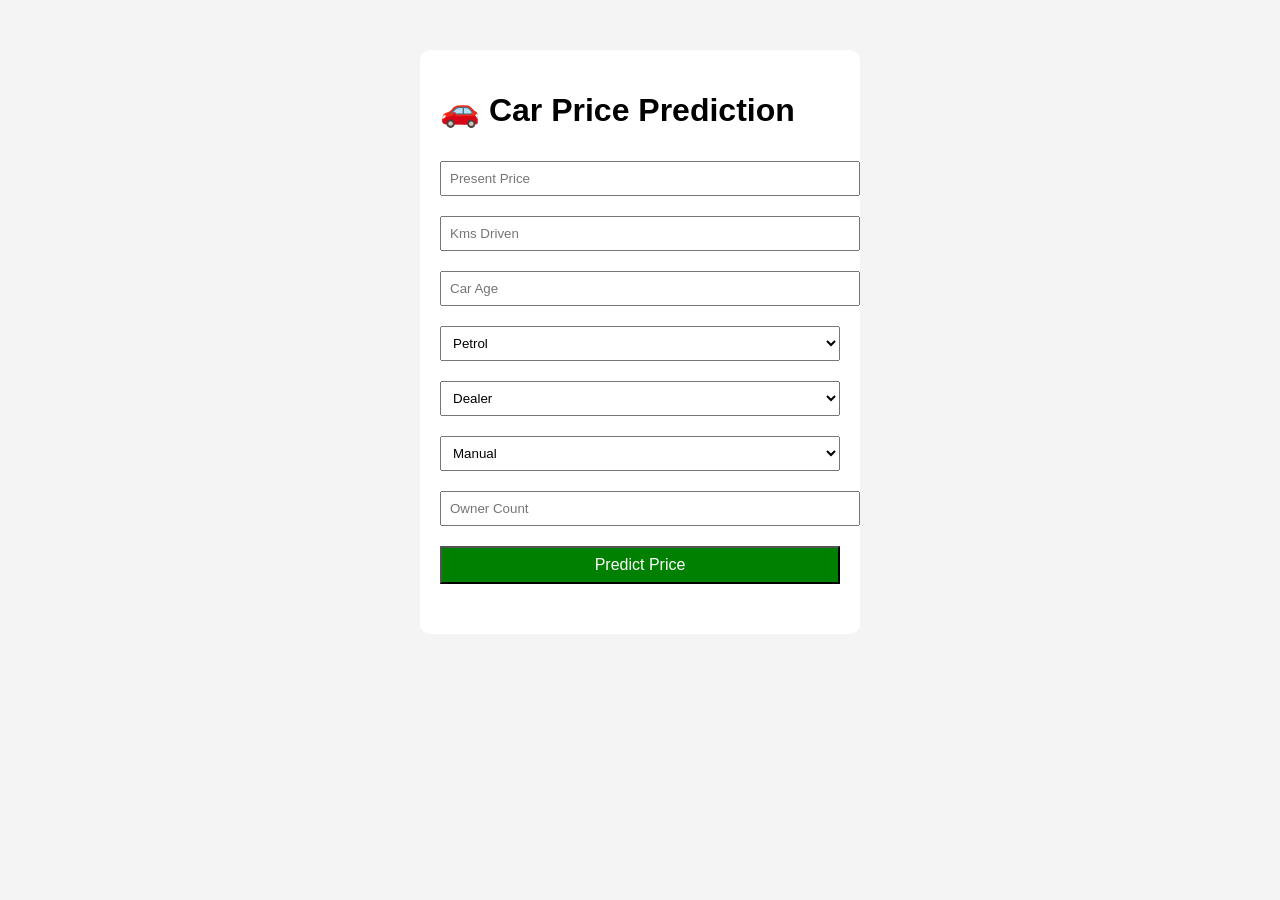
==== backend/frontend/index.html @ 17467ef9 "Serve frontend from backend and update API routes to /api" ====
<!DOCTYPE html>
<html lang="en">
<head>
    <meta charset="UTF-8">
    <title>Car Price Prediction</title>
    <link rel="stylesheet" href="style.css">
</head>
<body>

<div class="container">
    <h1>🚗 Car Price Prediction</h1>

    <input type="number" id="present_price" placeholder="Present Price">
    <input type="number" id="kms_driven" placeholder="Kms Driven">
    <input type="number" id="car_age" placeholder="Car Age">

    <select id="fuel_type">
        <option>Petrol</option>
        <option>Diesel</option>
        <option>CNG</option>
    </select>

    <select id="seller_type">
        <option>Dealer</option>
        <option>Individual</option>
    </select>

    <select id="transmission">
        <option>Manual</option>
        <option>Automatic</option>
    </select>

    <input type="number" id="owner" placeholder="Owner Count">

    <button onclick="predictPrice()">Predict Price</button>

    <h2 id="result"></h2>
</div>

<script src="script.js"></script>
</body>
</html>
---- backend/frontend/style.css ----
body {
    font-family: Arial;
    background: #f4f4f4;
}

.container {
    width: 400px;
    margin: auto;
    background: white;
    padding: 20px;
    margin-top: 50px;
    border-radius: 10px;
}

input, select, button {
    width: 100%;
    margin: 10px 0;
    padding: 8px;
}

button {
    background: green;
    color: white;
    font-size: 16px;
    cursor: pointer;
}
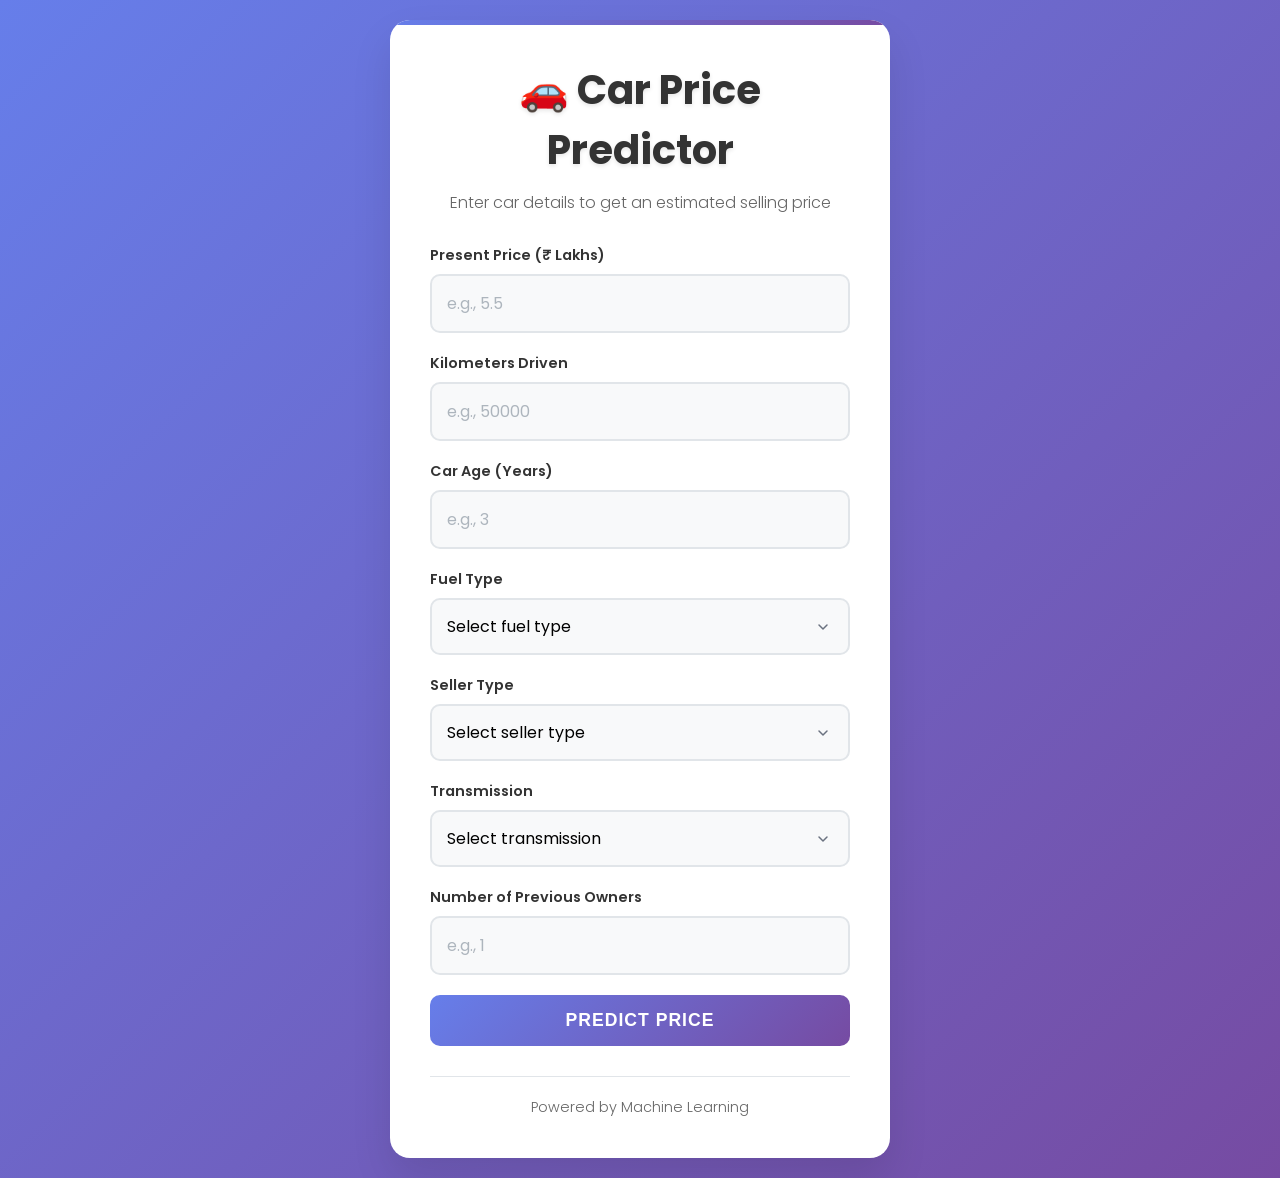
==== commit f9eb4043: "Improve UI/UX with modern design, responsive layout, and better form handling" ====
--- a/backend/frontend/index.html
+++ b/backend/frontend/index.html
@@ -2,41 +2,82 @@
 <html lang="en">
 <head>
     <meta charset="UTF-8">
+    <meta name="viewport" content="width=device-width, initial-scale=1.0">
     <title>Car Price Prediction</title>
     <link rel="stylesheet" href="style.css">
+    <link href="https://fonts.googleapis.com/css2?family=Poppins:wght@300;400;600;700&display=swap" rel="stylesheet">
 </head>
 <body>
+    <div class="container">
+        <header>
+            <h1>🚗 Car Price Predictor</h1>
+            <p>Enter car details to get an estimated selling price</p>
+        </header>
 
-<div class="container">
-    <h1>🚗 Car Price Prediction</h1>
+        <form id="prediction-form">
+            <div class="form-group">
+                <label for="present_price">Present Price (₹ Lakhs)</label>
+                <input type="number" id="present_price" placeholder="e.g., 5.5" step="0.01" required>
+            </div>
 
-    <input type="number" id="present_price" placeholder="Present Price">
-    <input type="number" id="kms_driven" placeholder="Kms Driven">
-    <input type="number" id="car_age" placeholder="Car Age">
+            <div class="form-group">
+                <label for="kms_driven">Kilometers Driven</label>
+                <input type="number" id="kms_driven" placeholder="e.g., 50000" required>
+            </div>
 
-    <select id="fuel_type">
-        <option>Petrol</option>
-        <option>Diesel</option>
-        <option>CNG</option>
-    </select>
+            <div class="form-group">
+                <label for="car_age">Car Age (Years)</label>
+                <input type="number" id="car_age" placeholder="e.g., 3" required>
+            </div>
 
-    <select id="seller_type">
-        <option>Dealer</option>
-        <option>Individual</option>
-    </select>
+            <div class="form-group">
+                <label for="fuel_type">Fuel Type</label>
+                <select id="fuel_type" required>
+                    <option value="" disabled selected>Select fuel type</option>
+                    <option>Petrol</option>
+                    <option>Diesel</option>
+                    <option>CNG</option>
+                </select>
+            </div>
 
-    <select id="transmission">
-        <option>Manual</option>
-        <option>Automatic</option>
-    </select>
+            <div class="form-group">
+                <label for="seller_type">Seller Type</label>
+                <select id="seller_type" required>
+                    <option value="" disabled selected>Select seller type</option>
+                    <option>Dealer</option>
+                    <option>Individual</option>
+                </select>
+            </div>
 
-    <input type="number" id="owner" placeholder="Owner Count">
+            <div class="form-group">
+                <label for="transmission">Transmission</label>
+                <select id="transmission" required>
+                    <option value="" disabled selected>Select transmission</option>
+                    <option>Manual</option>
+                    <option>Automatic</option>
+                </select>
+            </div>
 
-    <button onclick="predictPrice()">Predict Price</button>
+            <div class="form-group">
+                <label for="owner">Number of Previous Owners</label>
+                <input type="number" id="owner" placeholder="e.g., 1" min="0" required>
+            </div>
 
-    <h2 id="result"></h2>
-</div>
+            <button type="submit" id="predict-btn">Predict Price</button>
+        </form>
 
-<script src="script.js"></script>
+        <div id="result" class="result hidden">
+            <h2>Predicted Price</h2>
+            <div class="price-display">
+                <span id="price-value"></span>
+            </div>
+        </div>
+
+        <footer>
+            <p>Powered by Machine Learning</p>
+        </footer>
+    </div>
+
+    <script src="script.js"></script>
 </body>
 </html>
--- a/backend/frontend/style.css
+++ b/backend/frontend/style.css
@@ -1,26 +1,228 @@
+/* Reset and Base Styles */
+* {
+    margin: 0;
+    padding: 0;
+    box-sizing: border-box;
+}
+
 body {
-    font-family: Arial;
-    background: #f4f4f4;
+    font-family: 'Poppins', sans-serif;
+    background: linear-gradient(135deg, #667eea 0%, #764ba2 100%);
+    min-height: 100vh;
+    display: flex;
+    align-items: center;
+    justify-content: center;
+    padding: 20px;
+    color: #333;
 }
 
 .container {
-    width: 400px;
+    background: white;
+    border-radius: 20px;
+    box-shadow: 0 20px 40px rgba(0, 0, 0, 0.1);
+    padding: 40px;
+    max-width: 500px;
+    width: 100%;
+    position: relative;
+    overflow: hidden;
+}
+
+.container::before {
+    content: '';
+    position: absolute;
+    top: 0;
+    left: 0;
+    right: 0;
+    height: 5px;
+    background: linear-gradient(90deg, #667eea, #764ba2);
+}
+
+/* Header */
+header {
+    text-align: center;
+    margin-bottom: 30px;
+}
+
+header h1 {
+    font-size: 2.5rem;
+    font-weight: 700;
+    color: #333;
+    margin-bottom: 10px;
+    text-shadow: 0 2px 4px rgba(0, 0, 0, 0.1);
+}
+
+header p {
+    color: #666;
+    font-size: 1rem;
+    font-weight: 300;
+}
+
+/* Form Styles */
+#prediction-form {
+    margin-bottom: 30px;
+}
+
+.form-group {
+    margin-bottom: 20px;
+}
+
+label {
+    display: block;
+    margin-bottom: 8px;
+    font-weight: 600;
+    color: #333;
+    font-size: 0.9rem;
+}
+
+input, select {
+    width: 100%;
+    padding: 15px;
+    border: 2px solid #e1e5e9;
+    border-radius: 10px;
+    font-size: 1rem;
+    font-family: inherit;
+    transition: all 0.3s ease;
+    background: #f8f9fa;
+}
+
+input:focus, select:focus {
+    outline: none;
+    border-color: #667eea;
+    background: white;
+    box-shadow: 0 0 0 3px rgba(102, 126, 234, 0.1);
+}
+
+input::placeholder {
+    color: #adb5bd;
+}
+
+select {
+    cursor: pointer;
+    appearance: none;
+    background-image: url("data:image/svg+xml,%3csvg xmlns='http://www.w3.org/2000/svg' fill='none' viewBox='0 0 20 20'%3e%3cpath stroke='%236b7280' stroke-linecap='round' stroke-linejoin='round' stroke-width='1.5' d='m6 8 4 4 4-4'/%3e%3c/svg%3e");
+    background-position: right 15px center;
+    background-repeat: no-repeat;
+    background-size: 20px;
+    padding-right: 45px;
+}
+
+/* Button */
+button[type="submit"] {
+    width: 100%;
+    padding: 15px;
+    background: linear-gradient(135deg, #667eea 0%, #764ba2 100%);
+    color: white;
+    border: none;
+    border-radius: 10px;
+    font-size: 1.1rem;
+    font-weight: 600;
+    cursor: pointer;
+    transition: all 0.3s ease;
+    text-transform: uppercase;
+    letter-spacing: 1px;
+    position: relative;
+    overflow: hidden;
+}
+
+button[type="submit"]:hover {
+    transform: translateY(-2px);
+    box-shadow: 0 10px 20px rgba(102, 126, 234, 0.3);
+}
+
+button[type="submit"]:active {
+    transform: translateY(0);
+}
+
+button[type="submit"]:disabled {
+    opacity: 0.7;
+    cursor: not-allowed;
+    transform: none;
+}
+
+/* Result */
+.result {
+    text-align: center;
+    padding: 20px;
+    background: linear-gradient(135deg, #f093fb 0%, #f5576c 100%);
+    border-radius: 15px;
+    color: white;
+    margin-bottom: 20px;
+}
+
+.result.hidden {
+    display: none;
+}
+
+.result h2 {
+    font-size: 1.5rem;
+    margin-bottom: 15px;
+    font-weight: 600;
+}
+
+.price-display {
+    font-size: 2.5rem;
+    font-weight: 700;
+    text-shadow: 0 2px 4px rgba(0, 0, 0, 0.2);
+}
+
+.price-display span {
+    display: block;
+}
+
+/* Footer */
+footer {
+    text-align: center;
+    margin-top: 20px;
+    padding-top: 20px;
+    border-top: 1px solid #e1e5e9;
+}
+
+footer p {
+    color: #666;
+    font-size: 0.9rem;
+    font-weight: 300;
+}
+
+/* Responsive Design */
+@media (max-width: 600px) {
+    .container {
+        padding: 30px 20px;
+        margin: 10px;
+    }
+
+    header h1 {
+        font-size: 2rem;
+    }
+
+    input, select, button[type="submit"] {
+        padding: 12px;
+    }
+
+    .price-display {
+        font-size: 2rem;
+    }
+}
+
+/* Loading Animation */
+.loading {
+    position: relative;
+}
+
+.loading::after {
+    content: '';
+    position: absolute;
+    width: 20px;
+    height: 20px;
     margin: auto;
-    background: white;
-    padding: 20px;
-    margin-top: 50px;
-    border-radius: 10px;
-}
-
-input, select, button {
-    width: 100%;
-    margin: 10px 0;
-    padding: 8px;
-}
-
-button {
-    background: green;
-    color: white;
-    font-size: 16px;
-    cursor: pointer;
+    border: 2px solid #ffffff;
+    border-top: 2px solid transparent;
+    border-radius: 50%;
+    animation: spin 1s linear infinite;
+    right: 15px;
+    top: 15px;
+}
+
+@keyframes spin {
+    0% { transform: rotate(0deg); }
+    100% { transform: rotate(360deg); }
 }
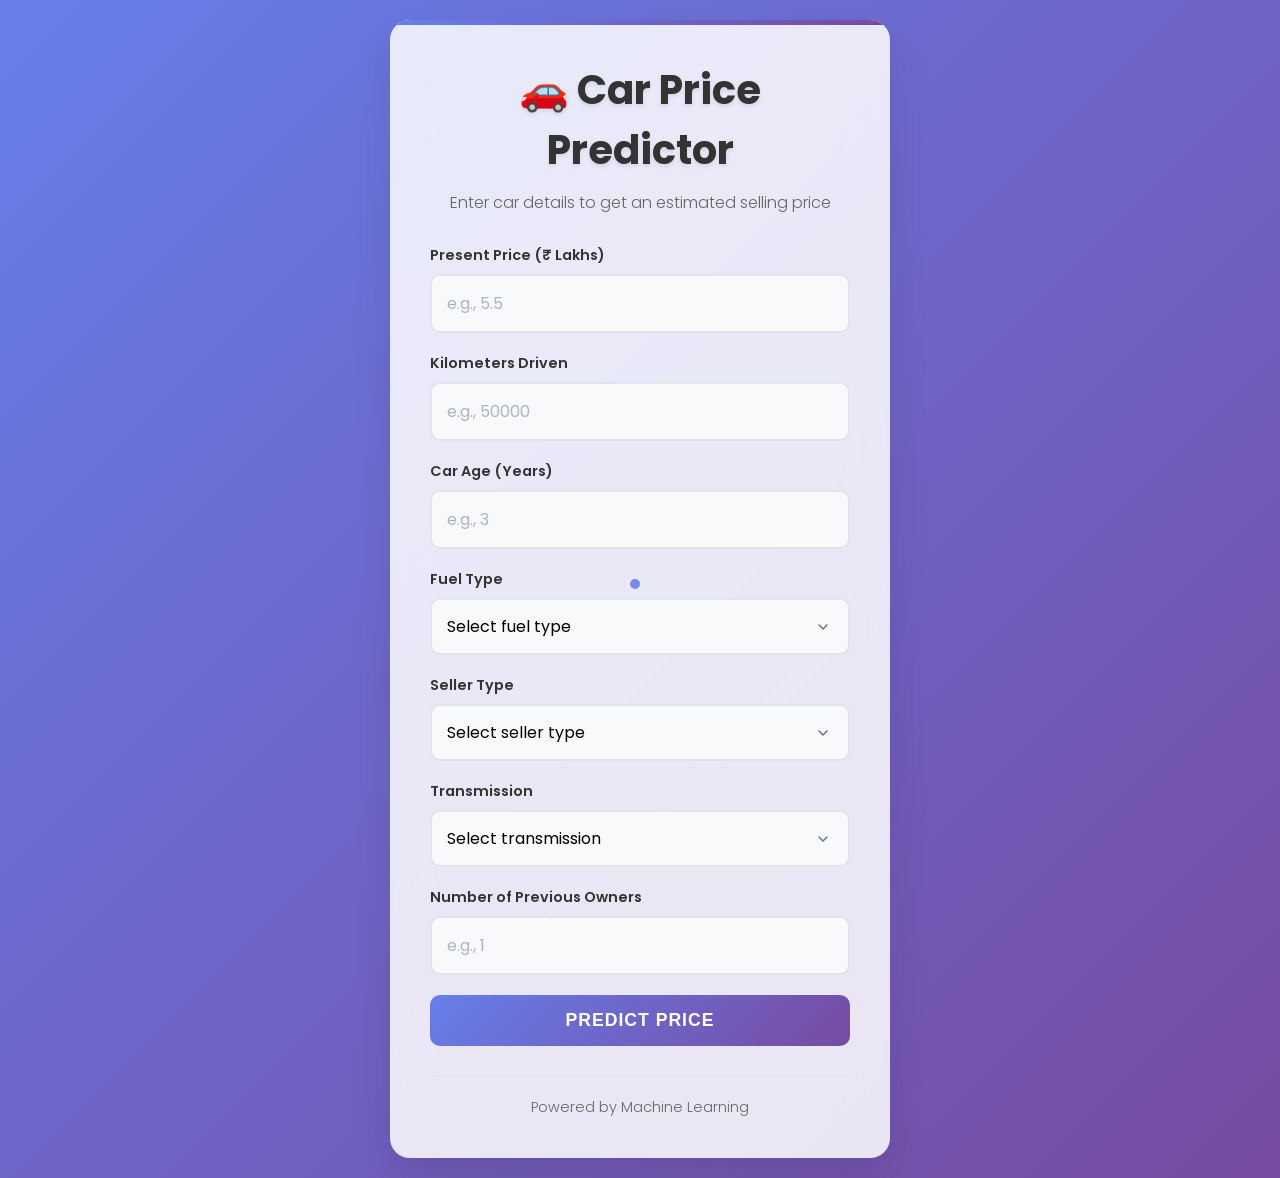
==== commit e7f16605: "Your commit message" ====
--- a/backend/frontend/index.html
+++ b/backend/frontend/index.html
@@ -77,6 +77,8 @@
             <p>Powered by Machine Learning</p>
         </footer>
     </div>
+    <div class="cursor"></div>
+    <div class="cursor-follower"></div>
 
     <script src="script.js"></script>
 </body>
--- a/backend/frontend/style.css
+++ b/backend/frontend/style.css
@@ -14,6 +14,12 @@
     justify-content: center;
     padding: 20px;
     color: #333;
+    animation: backgroundShift 10s ease-in-out infinite alternate;
+}
+
+@keyframes backgroundShift {
+    0% { background-position: 0% 50%; }
+    100% { background-position: 100% 50%; }
 }
 
 .container {
@@ -25,6 +31,18 @@
     width: 100%;
     position: relative;
     overflow: hidden;
+    animation: slideUp 0.8s ease-out;
+}
+
+@keyframes slideUp {
+    from {
+        opacity: 0;
+        transform: translateY(50px);
+    }
+    to {
+        opacity: 1;
+        transform: translateY(0);
+    }
 }
 
 .container::before {
@@ -35,12 +53,30 @@
     right: 0;
     height: 5px;
     background: linear-gradient(90deg, #667eea, #764ba2);
+    animation: shimmer 2s ease-in-out infinite;
+}
+
+@keyframes shimmer {
+    0% { transform: translateX(-100%); }
+    100% { transform: translateX(100%); }
 }
 
 /* Header */
 header {
     text-align: center;
     margin-bottom: 30px;
+    animation: fadeInUp 0.8s ease-out 0.2s both;
+}
+
+@keyframes fadeInUp {
+    from {
+        opacity: 0;
+        transform: translateY(30px);
+    }
+    to {
+        opacity: 1;
+        transform: translateY(0);
+    }
 }
 
 header h1 {
@@ -49,12 +85,37 @@
     color: #333;
     margin-bottom: 10px;
     text-shadow: 0 2px 4px rgba(0, 0, 0, 0.1);
+    animation: bounceIn 1s ease-out 0.5s both;
+}
+
+@keyframes bounceIn {
+    0% {
+        opacity: 0;
+        transform: scale(0.3);
+    }
+    50% {
+        opacity: 1;
+        transform: scale(1.05);
+    }
+    70% {
+        transform: scale(0.9);
+    }
+    100% {
+        opacity: 1;
+        transform: scale(1);
+    }
 }
 
 header p {
     color: #666;
     font-size: 1rem;
     font-weight: 300;
+    animation: fadeIn 1s ease-out 0.7s both;
+}
+
+@keyframes fadeIn {
+    from { opacity: 0; }
+    to { opacity: 1; }
 }
 
 /* Form Styles */
@@ -64,6 +125,26 @@
 
 .form-group {
     margin-bottom: 20px;
+    animation: slideInLeft 0.6s ease-out both;
+}
+
+.form-group:nth-child(1) { animation-delay: 0.8s; }
+.form-group:nth-child(2) { animation-delay: 0.9s; }
+.form-group:nth-child(3) { animation-delay: 1.0s; }
+.form-group:nth-child(4) { animation-delay: 1.1s; }
+.form-group:nth-child(5) { animation-delay: 1.2s; }
+.form-group:nth-child(6) { animation-delay: 1.3s; }
+.form-group:nth-child(7) { animation-delay: 1.4s; }
+
+@keyframes slideInLeft {
+    from {
+        opacity: 0;
+        transform: translateX(-50px);
+    }
+    to {
+        opacity: 1;
+        transform: translateX(0);
+    }
 }
 
 label {
@@ -122,11 +203,25 @@
     letter-spacing: 1px;
     position: relative;
     overflow: hidden;
+    animation: pulse 2s infinite;
+}
+
+@keyframes pulse {
+    0% {
+        box-shadow: 0 0 0 0 rgba(102, 126, 234, 0.4);
+    }
+    70% {
+        box-shadow: 0 0 0 10px rgba(102, 126, 234, 0);
+    }
+    100% {
+        box-shadow: 0 0 0 0 rgba(102, 126, 234, 0);
+    }
 }
 
 button[type="submit"]:hover {
     transform: translateY(-2px);
     box-shadow: 0 10px 20px rgba(102, 126, 234, 0.3);
+    animation: none;
 }
 
 button[type="submit"]:active {
@@ -137,6 +232,7 @@
     opacity: 0.7;
     cursor: not-allowed;
     transform: none;
+    animation: none;
 }
 
 /* Result */
@@ -147,6 +243,18 @@
     border-radius: 15px;
     color: white;
     margin-bottom: 20px;
+    animation: slideDown 0.5s ease-out;
+}
+
+@keyframes slideDown {
+    from {
+        opacity: 0;
+        transform: translateY(-20px) scale(0.9);
+    }
+    to {
+        opacity: 1;
+        transform: translateY(0) scale(1);
+    }
 }
 
 .result.hidden {
@@ -157,12 +265,36 @@
     font-size: 1.5rem;
     margin-bottom: 15px;
     font-weight: 600;
+    animation: fadeInScale 0.5s ease-out 0.2s both;
+}
+
+@keyframes fadeInScale {
+    from {
+        opacity: 0;
+        transform: scale(0.8);
+    }
+    to {
+        opacity: 1;
+        transform: scale(1);
+    }
 }
 
 .price-display {
     font-size: 2.5rem;
     font-weight: 700;
     text-shadow: 0 2px 4px rgba(0, 0, 0, 0.2);
+    animation: numberCount 1s ease-out 0.4s both;
+}
+
+@keyframes numberCount {
+    from {
+        opacity: 0;
+        transform: translateY(20px);
+    }
+    to {
+        opacity: 1;
+        transform: translateY(0);
+    }
 }
 
 .price-display span {
@@ -175,6 +307,7 @@
     margin-top: 20px;
     padding-top: 20px;
     border-top: 1px solid #e1e5e9;
+    animation: fadeInUp 0.8s ease-out 1.8s both;
 }
 
 footer p {
@@ -225,4 +358,98 @@
 @keyframes spin {
     0% { transform: rotate(0deg); }
     100% { transform: rotate(360deg); }
-}+}
+/* ================================
+   ADVANCED CURSOR ANIMATION
+================================ */
+
+.cursor {
+    width: 10px;
+    height: 10px;
+    background: rgba(102, 126, 234, 0.9);
+    border-radius: 50%;
+    position: fixed;
+    pointer-events: none;
+    z-index: 9999;
+    transform: translate(-50%, -50%);
+}
+
+.cursor-follower {
+    width: 35px;
+    height: 35px;
+    border: 2px solid rgba(102, 126, 234, 0.4);
+    border-radius: 50%;
+    position: fixed;
+    pointer-events: none;
+    z-index: 9998;
+    transform: translate(-50%, -50%);
+    transition: all 0.15s ease-out;
+}
+
+/* Hover effects */
+input:hover ~ .cursor,
+select:hover ~ .cursor,
+button:hover ~ .cursor {
+    transform: scale(1.5);
+}
+
+/* ================================
+   GLASSMORPHISM UPGRADE
+================================ */
+
+.container {
+    backdrop-filter: blur(20px);
+    background: rgba(255, 255, 255, 0.85);
+}
+
+/* ================================
+   INPUT MICRO INTERACTIONS
+================================ */
+
+input, select {
+    position: relative;
+}
+
+input:hover, select:hover {
+    transform: translateY(-1px);
+    box-shadow: 0 10px 25px rgba(102, 126, 234, 0.15);
+}
+
+/* ================================
+   MAGNETIC BUTTON EFFECT
+================================ */
+
+button[type="submit"] {
+    will-change: transform;
+}
+
+button[type="submit"]:hover {
+    transform: scale(1.03);
+}
+
+/* ================================
+   RESULT GLOW EFFECT
+================================ */
+
+.result {
+    box-shadow: 0 0 40px rgba(245, 87, 108, 0.6);
+}
+
+/* ================================
+   SMOOTH SCROLL + TEXT
+================================ */
+
+html {
+    scroll-behavior: smooth;
+}
+
+/* ================================
+   REDUCE MOTION FOR ACCESSIBILITY
+================================ */
+
+@media (prefers-reduced-motion: reduce) {
+    * {
+        animation: none !important;
+        transition: none !important;
+    }
+}
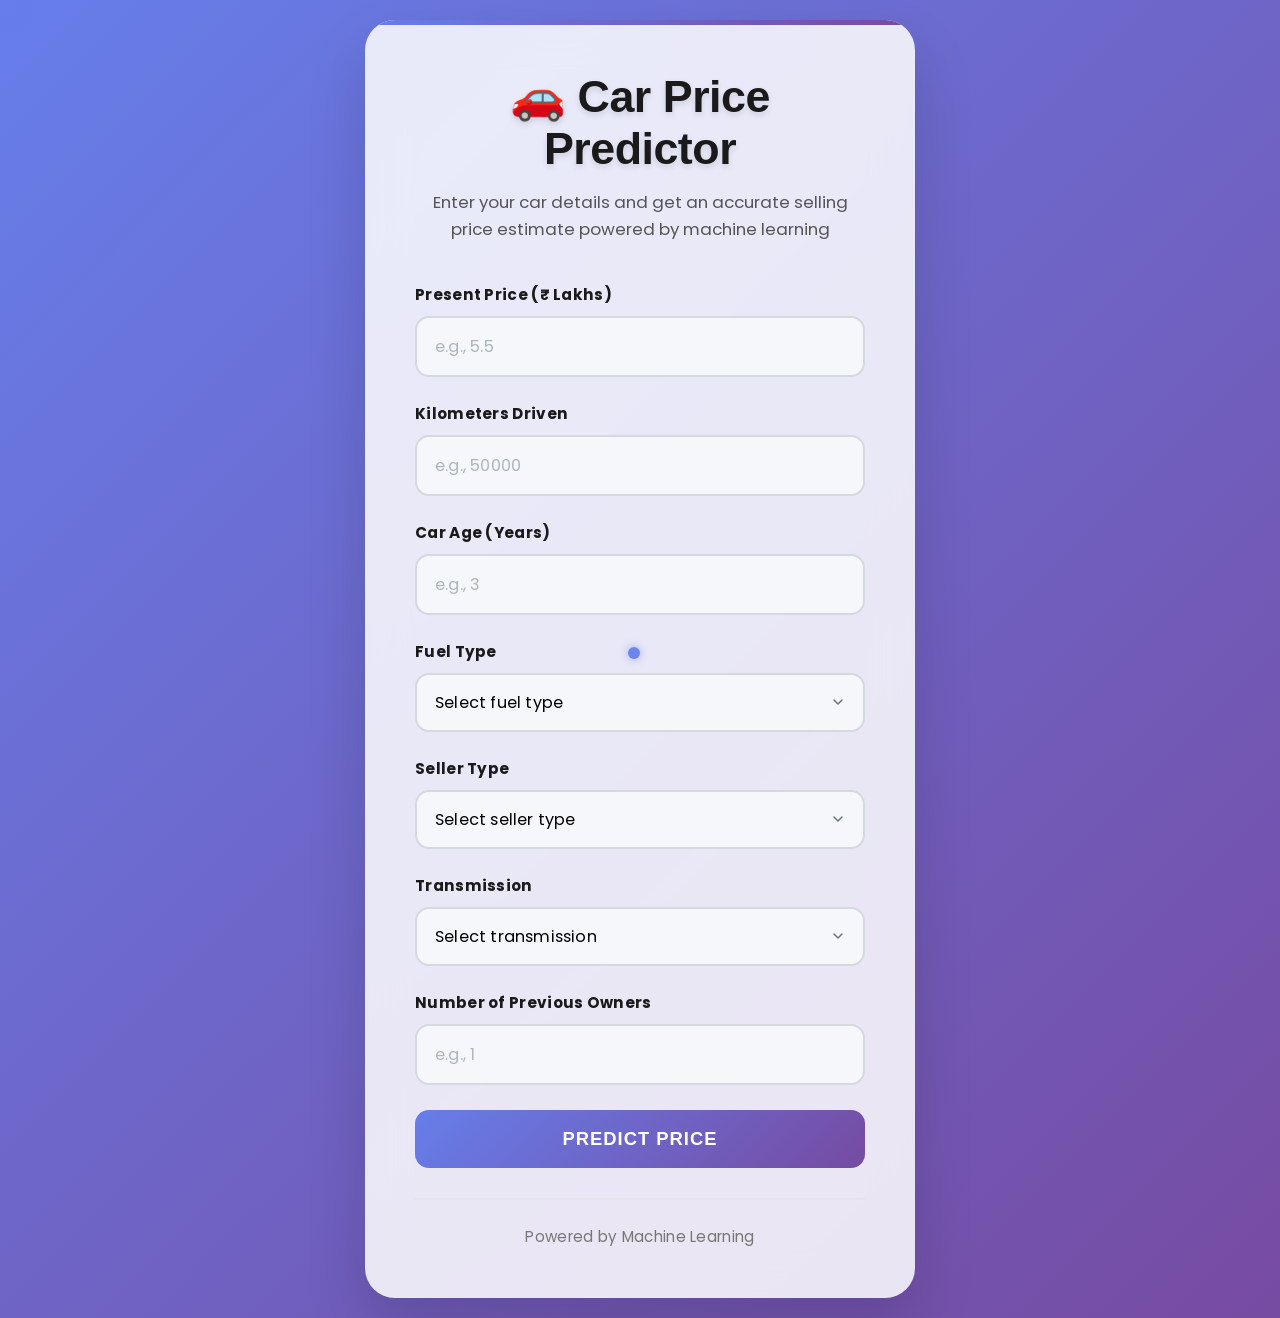
==== commit 03e555af: "UI/UX Enhancement: Improved pixel spacing, padding, and visual design - Increased container padding " ====
--- a/backend/frontend/index.html
+++ b/backend/frontend/index.html
@@ -11,7 +11,7 @@
     <div class="container">
         <header>
             <h1>🚗 Car Price Predictor</h1>
-            <p>Enter car details to get an estimated selling price</p>
+            <p>Enter your car details and get an accurate selling price estimate powered by machine learning</p>
         </header>
 
         <form id="prediction-form">
--- a/backend/frontend/style.css
+++ b/backend/frontend/style.css
@@ -24,10 +24,10 @@
 
 .container {
     background: white;
-    border-radius: 20px;
-    box-shadow: 0 20px 40px rgba(0, 0, 0, 0.1);
-    padding: 40px;
-    max-width: 500px;
+    border-radius: 30px;
+    box-shadow: 0 30px 60px rgba(0, 0, 0, 0.15);
+    padding: 50px;
+    max-width: 550px;
     width: 100%;
     position: relative;
     overflow: hidden;
@@ -64,7 +64,7 @@
 /* Header */
 header {
     text-align: center;
-    margin-bottom: 30px;
+    margin-bottom: 40px;
     animation: fadeInUp 0.8s ease-out 0.2s both;
 }
 
@@ -80,12 +80,13 @@
 }
 
 header h1 {
-    font-size: 2.5rem;
-    font-weight: 700;
-    color: #333;
-    margin-bottom: 10px;
-    text-shadow: 0 2px 4px rgba(0, 0, 0, 0.1);
+    font-size: 2.8rem;
+    font-weight: 800;
+    color: #1a1a1a;
+    margin-bottom: 15px;
+    text-shadow: 0 3px 6px rgba(0, 0, 0, 0.12);
     animation: bounceIn 1s ease-out 0.5s both;
+    letter-spacing: -0.5px;
 }
 
 @keyframes bounceIn {
@@ -107,9 +108,10 @@
 }
 
 header p {
-    color: #666;
-    font-size: 1rem;
-    font-weight: 300;
+    color: #555;
+    font-size: 1.05rem;
+    font-weight: 400;
+    line-height: 1.6;
     animation: fadeIn 1s ease-out 0.7s both;
 }
 
@@ -124,7 +126,7 @@
 }
 
 .form-group {
-    margin-bottom: 20px;
+    margin-bottom: 25px;
     animation: slideInLeft 0.6s ease-out both;
 }
 
@@ -149,28 +151,31 @@
 
 label {
     display: block;
-    margin-bottom: 8px;
-    font-weight: 600;
-    color: #333;
-    font-size: 0.9rem;
+    margin-bottom: 10px;
+    font-weight: 700;
+    color: #1a1a1a;
+    font-size: 0.95rem;
+    letter-spacing: 0.3px;
 }
 
 input, select {
     width: 100%;
-    padding: 15px;
-    border: 2px solid #e1e5e9;
-    border-radius: 10px;
-    font-size: 1rem;
+    padding: 16px 18px;
+    border: 2px solid #d4d9e0;
+    border-radius: 14px;
+    font-size: 1.01rem;
     font-family: inherit;
     transition: all 0.3s ease;
-    background: #f8f9fa;
+    background: #f5f7fa;
+    letter-spacing: 0.2px;
 }
 
 input:focus, select:focus {
     outline: none;
     border-color: #667eea;
     background: white;
-    box-shadow: 0 0 0 3px rgba(102, 126, 234, 0.1);
+    box-shadow: 0 0 0 4px rgba(102, 126, 234, 0.15);
+    transform: translateY(-2px);
 }
 
 input::placeholder {
@@ -190,13 +195,13 @@
 /* Button */
 button[type="submit"] {
     width: 100%;
-    padding: 15px;
+    padding: 18px 24px;
     background: linear-gradient(135deg, #667eea 0%, #764ba2 100%);
     color: white;
     border: none;
-    border-radius: 10px;
-    font-size: 1.1rem;
-    font-weight: 600;
+    border-radius: 14px;
+    font-size: 1.15rem;
+    font-weight: 700;
     cursor: pointer;
     transition: all 0.3s ease;
     text-transform: uppercase;
@@ -238,11 +243,11 @@
 /* Result */
 .result {
     text-align: center;
-    padding: 20px;
+    padding: 35px 30px;
     background: linear-gradient(135deg, #f093fb 0%, #f5576c 100%);
-    border-radius: 15px;
+    border-radius: 20px;
     color: white;
-    margin-bottom: 20px;
+    margin-bottom: 25px;
     animation: slideDown 0.5s ease-out;
 }
 
@@ -262,10 +267,11 @@
 }
 
 .result h2 {
-    font-size: 1.5rem;
-    margin-bottom: 15px;
-    font-weight: 600;
+    font-size: 1.6rem;
+    margin-bottom: 20px;
+    font-weight: 700;
     animation: fadeInScale 0.5s ease-out 0.2s both;
+    letter-spacing: 0.5px;
 }
 
 @keyframes fadeInScale {
@@ -280,10 +286,11 @@
 }
 
 .price-display {
-    font-size: 2.5rem;
-    font-weight: 700;
-    text-shadow: 0 2px 4px rgba(0, 0, 0, 0.2);
+    font-size: 3rem;
+    font-weight: 800;
+    text-shadow: 0 3px 8px rgba(0, 0, 0, 0.25);
     animation: numberCount 1s ease-out 0.4s both;
+    letter-spacing: 1px;
 }
 
 @keyframes numberCount {
@@ -304,35 +311,39 @@
 /* Footer */
 footer {
     text-align: center;
-    margin-top: 20px;
-    padding-top: 20px;
-    border-top: 1px solid #e1e5e9;
+    margin-top: 30px;
+    padding-top: 25px;
+    border-top: 2px solid #e1e5e9;
     animation: fadeInUp 0.8s ease-out 1.8s both;
 }
 
 footer p {
-    color: #666;
-    font-size: 0.9rem;
-    font-weight: 300;
+    color: #777;
+    font-size: 0.95rem;
+    font-weight: 400;
+    letter-spacing: 0.3px;
 }
 
 /* Responsive Design */
 @media (max-width: 600px) {
     .container {
-        padding: 30px 20px;
-        margin: 10px;
+        padding: 40px 25px;
+        margin: 15px;
+        border-radius: 25px;
     }
 
     header h1 {
-        font-size: 2rem;
+        font-size: 2.2rem;
+        margin-bottom: 12px;
     }
 
     input, select, button[type="submit"] {
-        padding: 12px;
+        padding: 14px 16px;
+        border-radius: 12px;
     }
 
     .price-display {
-        font-size: 2rem;
+        font-size: 2.4rem;
     }
 }
 
@@ -364,26 +375,28 @@
 ================================ */
 
 .cursor {
-    width: 10px;
-    height: 10px;
-    background: rgba(102, 126, 234, 0.9);
+    width: 12px;
+    height: 12px;
+    background: rgba(102, 126, 234, 0.95);
     border-radius: 50%;
     position: fixed;
     pointer-events: none;
     z-index: 9999;
     transform: translate(-50%, -50%);
+    box-shadow: 0 0 8px rgba(102, 126, 234, 0.6);
 }
 
 .cursor-follower {
-    width: 35px;
-    height: 35px;
-    border: 2px solid rgba(102, 126, 234, 0.4);
+    width: 40px;
+    height: 40px;
+    border: 2.5px solid rgba(102, 126, 234, 0.5);
     border-radius: 50%;
     position: fixed;
     pointer-events: none;
     z-index: 9998;
     transform: translate(-50%, -50%);
     transition: all 0.15s ease-out;
+    box-shadow: 0 0 12px rgba(102, 126, 234, 0.3);
 }
 
 /* Hover effects */
